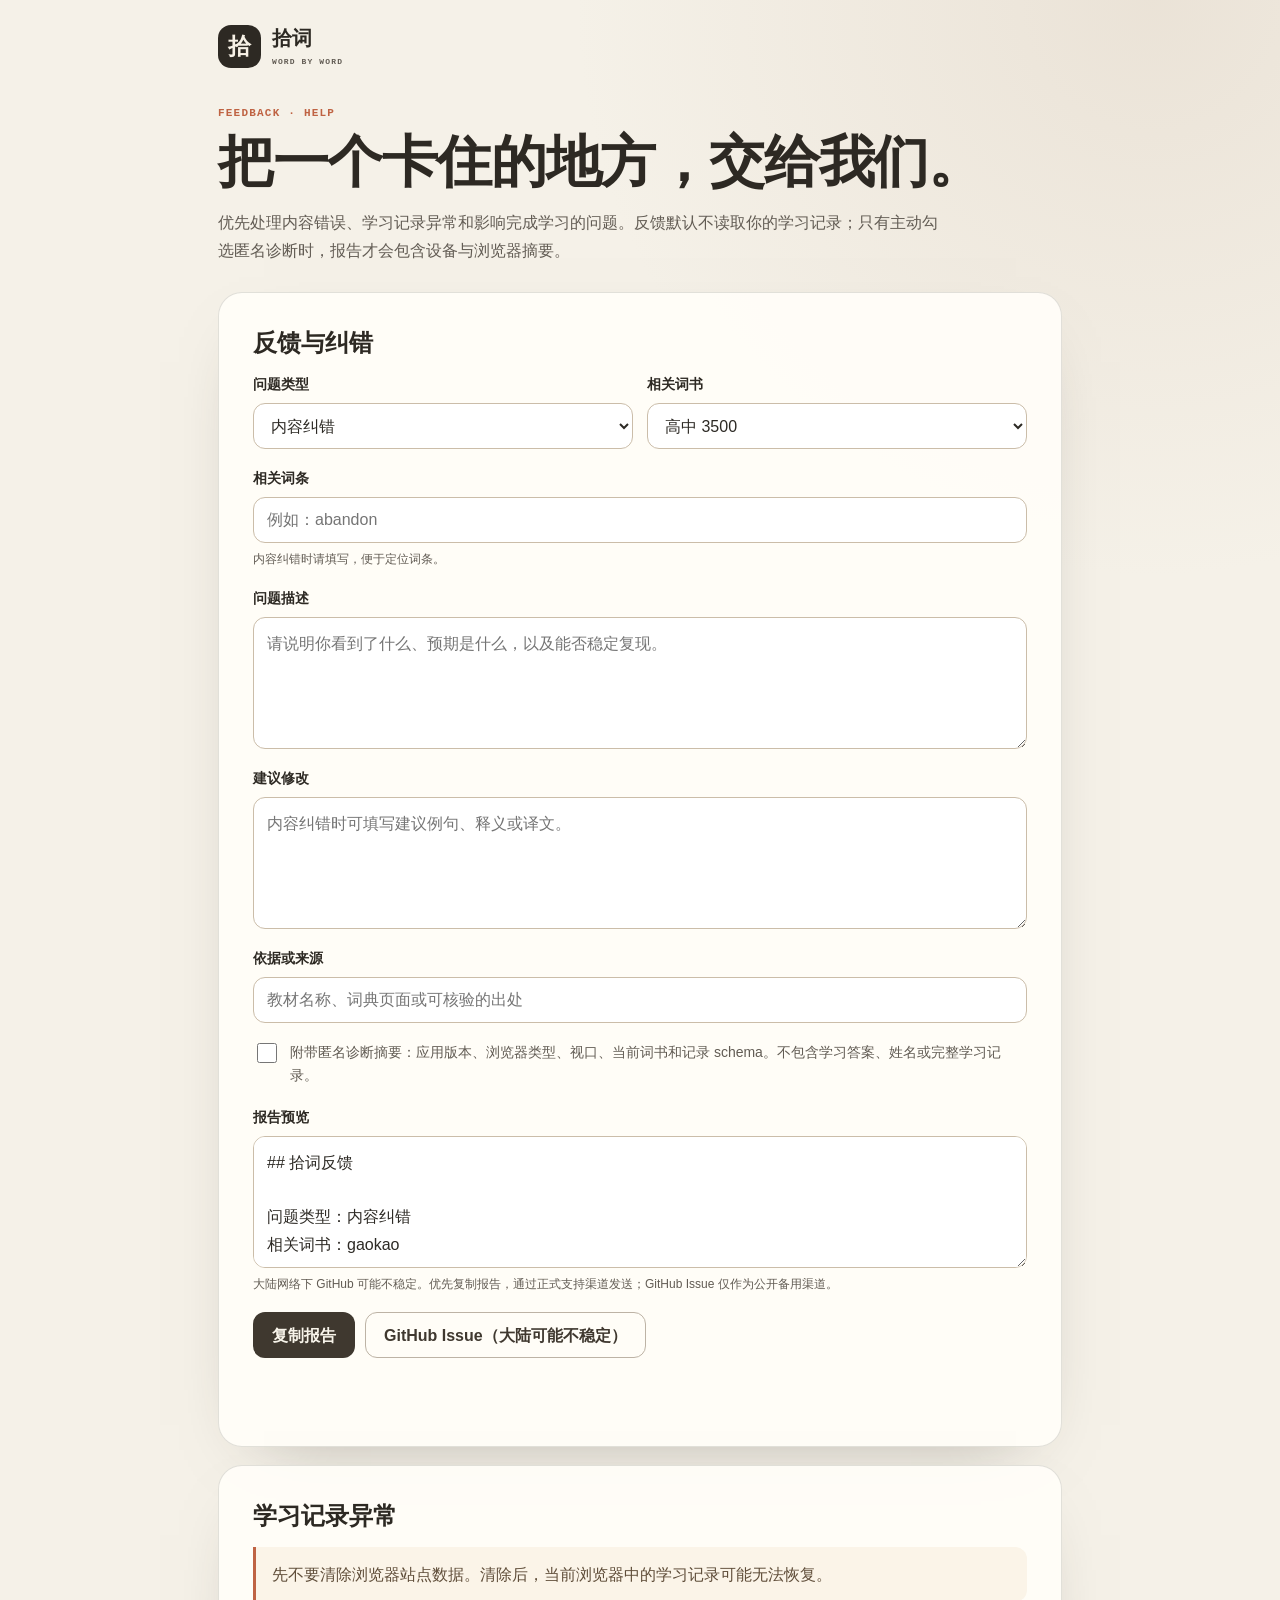
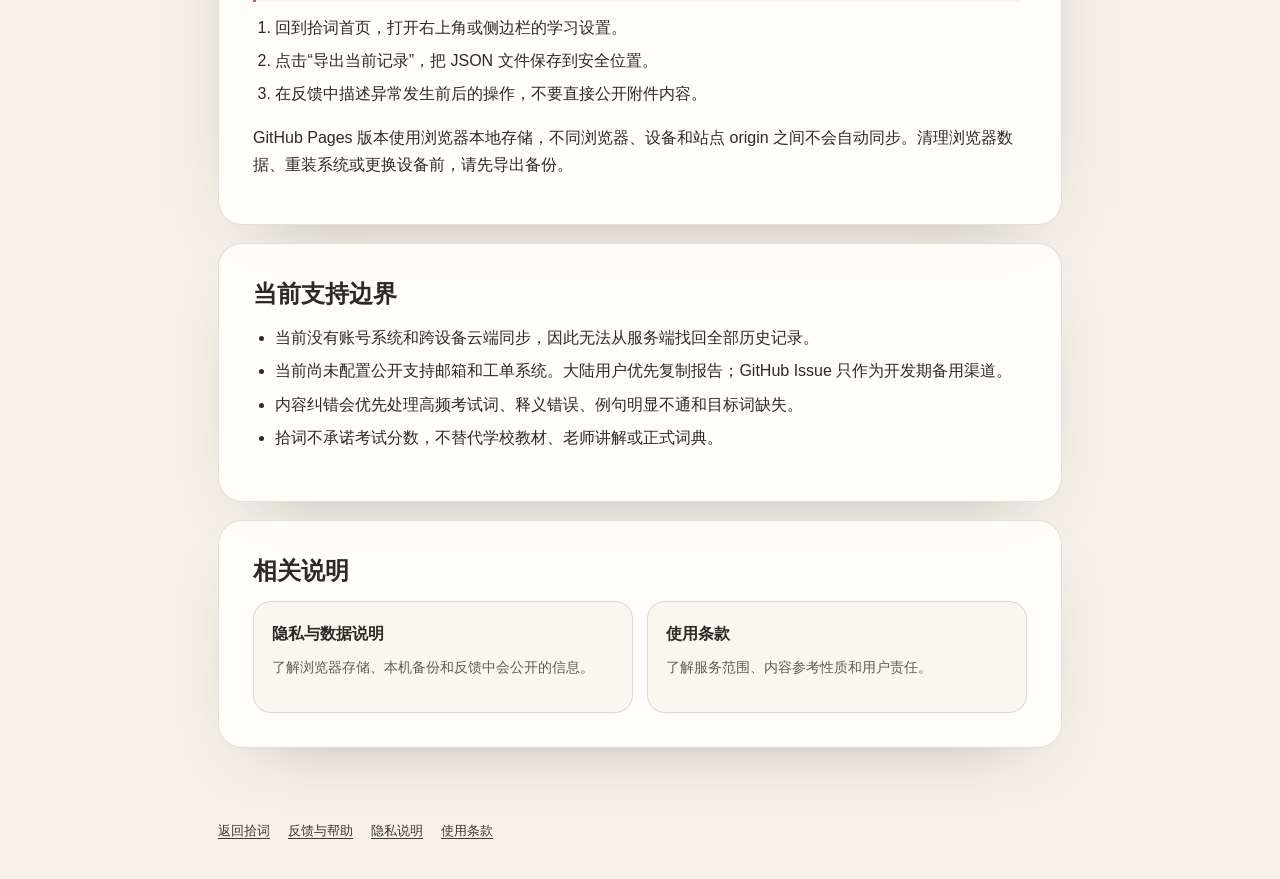
==== feedback.html @ 4c899eaf "feat: simplify v36 interface without green palette" ====
<!doctype html>
<html lang="zh-CN">
<head>
  <meta charset="utf-8">
  <meta name="viewport" content="width=device-width, initial-scale=1">
  <meta name="theme-color" content="#F5F1E8">
  <meta name="description" content="拾词反馈、内容纠错与备份帮助。">
  <title>反馈与帮助 · 拾词</title>
  <link rel="icon" href="assets/favicon.svg" type="image/svg+xml">
  <link rel="stylesheet" href="css/info-pages.css?v=36">
</head>
<body>
  <header class="info-header">
    <a class="info-brand" href="./#home">
      <span class="info-brand__mark">拾</span>
      <span><strong>拾词</strong><small>WORD BY WORD</small></span>
    </a>
  </header>

  <main class="info-main">
    <p class="info-eyebrow">FEEDBACK · HELP</p>
    <h1 class="info-title">把一个卡住的地方，交给我们。</h1>
    <p class="info-lede">优先处理内容错误、学习记录异常和影响完成学习的问题。反馈默认不读取你的学习记录；只有主动勾选匿名诊断时，报告才会包含设备与浏览器摘要。</p>

    <section class="info-card">
      <h2>反馈与纠错</h2>
      <form class="feedback-form" id="feedbackForm">
        <div class="field-grid">
          <div class="field">
            <label for="feedbackType">问题类型</label>
            <select id="feedbackType" name="issueType" required>
              <option value="内容纠错">内容纠错</option>
              <option value="学习记录异常">学习记录异常</option>
              <option value="功能使用问题">功能使用问题</option>
              <option value="产品建议">产品建议</option>
              <option value="购买与授权">购买与授权</option>
            </select>
          </div>
          <div class="field">
            <label for="feedbackBook">相关词书</label>
            <select id="feedbackBook" name="book">
              <option value="gaokao">高中 3500</option>
              <option value="curated">文言精讲 120</option>
              <option value="wenyan">高中文言重点字词 1200</option>
              <option value="ielts">雅思必背</option>
              <option value="cet4">四级核心</option>
              <option value="cet6">六级核心</option>
              <option value="other">其他 / 不适用</option>
            </select>
          </div>
        </div>

        <div class="field">
          <label for="feedbackWord">相关词条</label>
          <input id="feedbackWord" name="word" type="text" maxlength="80" placeholder="例如：abandon">
          <small>内容纠错时请填写，便于定位词条。</small>
        </div>

        <div class="field">
          <label for="feedbackDetails">问题描述</label>
          <textarea id="feedbackDetails" name="details" required maxlength="2000" placeholder="请说明你看到了什么、预期是什么，以及能否稳定复现。"></textarea>
        </div>

        <div class="field">
          <label for="feedbackCorrection">建议修改</label>
          <textarea id="feedbackCorrection" name="correction" maxlength="1200" placeholder="内容纠错时可填写建议例句、释义或译文。"></textarea>
        </div>

        <div class="field">
          <label for="feedbackSource">依据或来源</label>
          <input id="feedbackSource" name="source" type="text" maxlength="500" placeholder="教材名称、词典页面或可核验的出处">
        </div>

        <label class="check-row">
          <input id="includeDiagnostics" type="checkbox">
          <span>附带匿名诊断摘要：应用版本、浏览器类型、视口、当前词书和记录 schema。不包含学习答案、姓名或完整学习记录。</span>
        </label>

        <div class="field">
          <label for="reportPreview">报告预览</label>
          <textarea class="report-preview" id="reportPreview" readonly></textarea>
          <small>大陆网络下 GitHub 可能不稳定。优先复制报告，通过正式支持渠道发送；GitHub Issue 仅作为公开备用渠道。</small>
        </div>

        <div class="form-actions">
          <button class="info-button" id="copyReport" type="button">复制报告</button>
          <a class="info-button info-button--secondary" id="openIssue" href="https://github.com/weijialiang2023/shici/issues/new" target="_blank" rel="noopener">GitHub Issue（大陆可能不稳定）</a>
        </div>
        <p class="feedback-status" id="feedbackStatus" aria-live="polite"></p>
      </form>
    </section>

    <section class="info-card">
      <h2>学习记录异常</h2>
      <p class="info-note">先不要清除浏览器站点数据。清除后，当前浏览器中的学习记录可能无法恢复。</p>
      <ol>
        <li>回到拾词首页，打开右上角或侧边栏的学习设置。</li>
        <li>点击“导出当前记录”，把 JSON 文件保存到安全位置。</li>
        <li>在反馈中描述异常发生前后的操作，不要直接公开附件内容。</li>
      </ol>
      <p>GitHub Pages 版本使用浏览器本地存储，不同浏览器、设备和站点 origin 之间不会自动同步。清理浏览器数据、重装系统或更换设备前，请先导出备份。</p>
    </section>

    <section class="info-card">
      <h2>当前支持边界</h2>
      <ul>
        <li>当前没有账号系统和跨设备云端同步，因此无法从服务端找回全部历史记录。</li>
        <li>当前尚未配置公开支持邮箱和工单系统。大陆用户优先复制报告；GitHub Issue 只作为开发期备用渠道。</li>
        <li>内容纠错会优先处理高频考试词、释义错误、例句明显不通和目标词缺失。</li>
        <li>拾词不承诺考试分数，不替代学校教材、老师讲解或正式词典。</li>
      </ul>
    </section>

    <section class="info-card">
      <h2>相关说明</h2>
      <div class="info-grid">
        <a class="info-link-card" href="privacy.html">
          <strong>隐私与数据说明</strong>
          <span>了解浏览器存储、本机备份和反馈中会公开的信息。</span>
        </a>
        <a class="info-link-card" href="terms.html">
          <strong>使用条款</strong>
          <span>了解服务范围、内容参考性质和用户责任。</span>
        </a>
      </div>
    </section>
  </main>

  <footer class="info-footer">
    <nav aria-label="页脚">
      <a href="./#home">返回拾词</a>
      <a href="feedback.html">反馈与帮助</a>
      <a href="privacy.html">隐私说明</a>
      <a href="terms.html">使用条款</a>
    </nav>
  </footer>

  <script src="js/feedback.js?v=36"></script>
</body>
</html>
---- css/info-pages.css ----
:root {
  --ink: #2d2a25;
  --ink-soft: #625c54;
  --paper: #f5f1e8;
  --card: #fffdf8;
  --green-950: #2d2923;
  --green-800: #3f382f;
  --green-700: #5c5044;
  --sage: #eee6da;
  --line: rgba(48, 44, 38, 0.14);
  --orange: #bf6343;
  --shadow: 0 24px 70px -46px rgba(50, 45, 38, 0.5);
}

* { box-sizing: border-box; }
html { color-scheme: light; }
body {
  margin: 0;
  min-height: 100vh;
  color: var(--ink);
  background:
    radial-gradient(circle at 90% 0%, rgba(226, 215, 201, 0.55), transparent 36rem),
    var(--paper);
  font-family: -apple-system, BlinkMacSystemFont, "PingFang SC", "Hiragino Sans GB", sans-serif;
  line-height: 1.7;
}
a { color: var(--green-800); text-underline-offset: 3px; }
a:hover { text-decoration-thickness: 2px; }
:focus-visible { outline: 2px solid var(--green-800); outline-offset: 3px; }

.info-header {
  max-width: 920px;
  margin: 0 auto;
  padding: 24px clamp(18px, 4vw, 38px) 0;
}
.info-brand {
  display: inline-flex;
  min-height: 44px;
  align-items: center;
  gap: 11px;
  color: var(--green-950);
  text-decoration: none;
}
.info-brand__mark {
  display: grid;
  width: 43px;
  height: 43px;
  place-items: center;
  border-radius: 13px;
  color: #f7f1e6;
  background: var(--green-950);
  font: 600 23px/1 "Songti SC", serif;
}
.info-brand strong {
  font: 600 20px/1.1 "Songti SC", serif;
}
.info-brand small {
  display: block;
  margin-top: 4px;
  color: var(--ink-soft);
  font: 600 8px/1 var(--font-mono, monospace);
  letter-spacing: 0.14em;
}

.info-main {
  max-width: 920px;
  margin: 0 auto;
  padding: 38px clamp(18px, 4vw, 38px) 72px;
}
.info-eyebrow {
  margin: 0 0 8px;
  color: var(--orange);
  font: 600 11px/1.4 ui-monospace, SFMono-Regular, Menlo, monospace;
  letter-spacing: 0.11em;
  text-transform: uppercase;
}
.info-title {
  margin: 0;
  color: var(--green-950);
  font: 600 clamp(34px, 7vw, 56px)/1.18 "Songti SC", "STSong", serif;
  letter-spacing: -0.025em;
}
.info-lede {
  max-width: 720px;
  margin: 14px 0 28px;
  color: var(--ink-soft);
  font-size: 16px;
}

.info-card {
  padding: clamp(20px, 4vw, 34px);
  border: 1px solid var(--line);
  border-radius: 24px;
  background: rgba(255, 253, 248, 0.94);
  box-shadow: var(--shadow);
}
.info-card + .info-card { margin-top: 18px; }
.info-card h2 {
  margin: 0 0 14px;
  color: var(--green-950);
  font: 600 24px/1.35 "Songti SC", serif;
}
.info-card h3 {
  margin: 24px 0 8px;
  color: var(--green-950);
  font-size: 16px;
}
.info-card p { margin: 0 0 12px; }
.info-card ul, .info-card ol { margin: 8px 0 16px; padding-left: 1.4em; }
.info-card li + li { margin-top: 6px; }
.info-meta {
  display: flex;
  flex-wrap: wrap;
  gap: 8px 14px;
  margin: 14px 0 0;
  color: var(--ink-soft);
  font-size: 13px;
}
.info-badge {
  display: inline-flex;
  min-height: 28px;
  align-items: center;
  padding: 3px 10px;
  border-radius: 999px;
  color: var(--green-800);
  background: var(--sage);
  font-size: 12px;
  font-weight: 650;
}
.info-note {
  padding: 14px 16px;
  border-left: 3px solid var(--orange);
  border-radius: 0 12px 12px 0;
  background: #fbf4e8;
  color: #5f4d39;
}
.info-grid {
  display: grid;
  grid-template-columns: repeat(2, minmax(0, 1fr));
  gap: 14px;
}
.info-link-card {
  display: block;
  min-height: 112px;
  padding: 18px;
  border: 1px solid var(--line);
  border-radius: 18px;
  color: var(--ink);
  background: #faf7ef;
  text-decoration: none;
}
.info-link-card strong {
  display: block;
  margin-bottom: 5px;
  color: var(--green-950);
}
.info-link-card span { color: var(--ink-soft); font-size: 14px; }

.feedback-form {
  display: grid;
  gap: 18px;
}
.field-grid {
  display: grid;
  grid-template-columns: repeat(2, minmax(0, 1fr));
  gap: 14px;
}
.field { display: grid; gap: 6px; }
.field label, .field legend {
  color: var(--green-950);
  font-size: 14px;
  font-weight: 650;
}
.field small { color: var(--ink-soft); font-size: 12px; }
.field input, .field select, .field textarea {
  width: 100%;
  border: 1px solid #cbbda9;
  border-radius: 12px;
  color: var(--ink);
  background: #fff;
  font: inherit;
}
.field input, .field select { min-height: 46px; padding: 0 13px; }
.field textarea { min-height: 132px; padding: 12px 13px; resize: vertical; }
.check-row {
  display: flex;
  align-items: flex-start;
  gap: 10px;
  color: var(--ink-soft);
  font-size: 14px;
}
.check-row input { width: 20px; height: 20px; margin-top: 2px; flex: 0 0 auto; }
.form-actions { display: flex; flex-wrap: wrap; align-items: center; gap: 10px; }
.info-button {
  display: inline-flex;
  min-height: 46px;
  align-items: center;
  justify-content: center;
  padding: 0 18px;
  border: 1px solid transparent;
  border-radius: 12px;
  color: #f8f4ea;
  background: var(--green-800);
  font: inherit;
  font-weight: 650;
  text-decoration: none;
  cursor: pointer;
}
.info-button--secondary {
  border-color: #bdb3a5;
  color: var(--green-800);
  background: transparent;
}
.info-button:disabled { opacity: 0.5; cursor: not-allowed; }
.report-preview {
  min-height: 180px;
  white-space: pre-wrap;
  font: 13px/1.65 ui-monospace, SFMono-Regular, Menlo, monospace;
}
.feedback-status {
  min-height: 24px;
  color: var(--green-700);
  font-size: 13px;
}
.info-footer {
  max-width: 920px;
  margin: 0 auto;
  padding: 0 clamp(18px, 4vw, 38px) 36px;
  color: var(--ink-soft);
  font-size: 13px;
}
.info-footer nav { display: flex; flex-wrap: wrap; gap: 10px 18px; }

@media (max-width: 640px) {
  .info-grid, .field-grid { grid-template-columns: 1fr; }
  .info-main { padding-top: 26px; }
  .info-lede { font-size: 15px; }
}

@media (prefers-reduced-motion: reduce) {
  *, *::before, *::after { scroll-behavior: auto !important; }
}
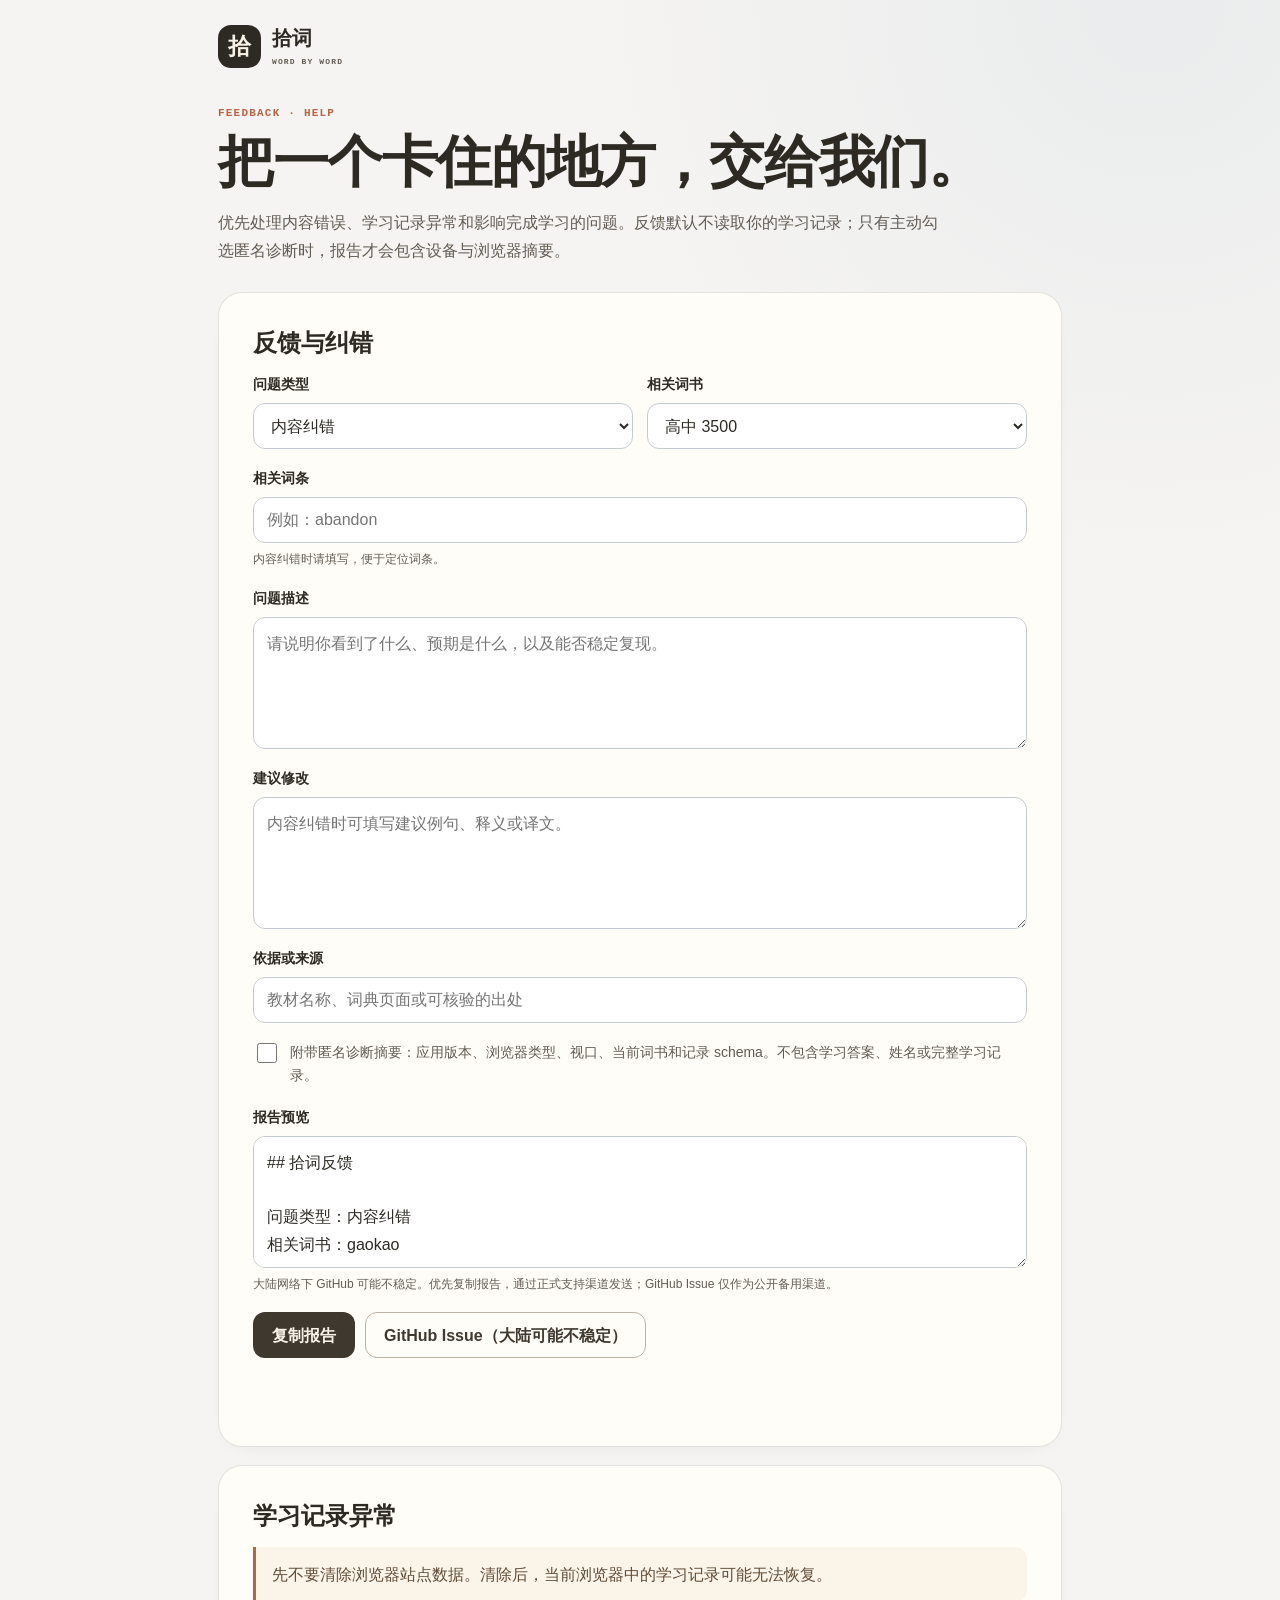
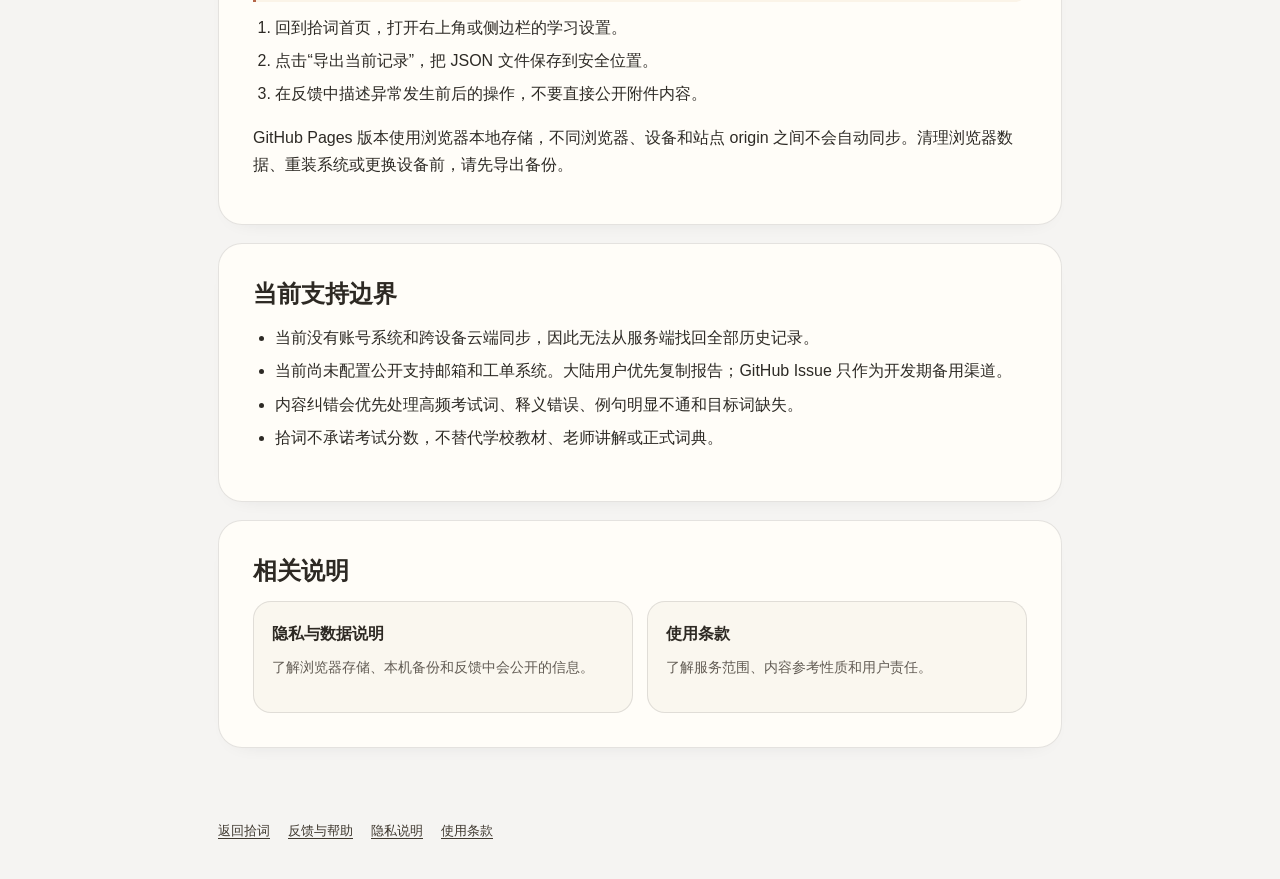
==== commit b0f76225: "fix: align v38 theme surfaces" ====
--- a/feedback.html
+++ b/feedback.html
@@ -3,11 +3,11 @@
 <head>
   <meta charset="utf-8">
   <meta name="viewport" content="width=device-width, initial-scale=1">
-  <meta name="theme-color" content="#F5F1E8">
+  <meta name="theme-color" content="#F5F4F2">
   <meta name="description" content="拾词反馈、内容纠错与备份帮助。">
   <title>反馈与帮助 · 拾词</title>
   <link rel="icon" href="assets/favicon.svg" type="image/svg+xml">
-  <link rel="stylesheet" href="css/info-pages.css?v=36">
+  <link rel="stylesheet" href="css/info-pages.css?v=38">
 </head>
 <body>
   <header class="info-header">
@@ -135,6 +135,6 @@
     </nav>
   </footer>
 
-  <script src="js/feedback.js?v=36"></script>
+  <script src="js/feedback.js?v=38"></script>
 </body>
 </html>
--- a/css/info-pages.css
+++ b/css/info-pages.css
@@ -1,15 +1,15 @@
 :root {
   --ink: #2d2a25;
   --ink-soft: #625c54;
-  --paper: #f5f1e8;
+  --paper: #f5f4f2;
   --card: #fffdf8;
   --green-950: #2d2923;
   --green-800: #3f382f;
   --green-700: #5c5044;
-  --sage: #eee6da;
-  --line: rgba(48, 44, 38, 0.14);
-  --orange: #bf6343;
-  --shadow: 0 24px 70px -46px rgba(50, 45, 38, 0.5);
+  --sage: #e9edf0;
+  --line: rgba(32, 38, 45, 0.12);
+  --orange: #b56649;
+  --shadow: 0 8px 24px -22px rgba(32, 38, 45, 0.3);
 }
 
 * { box-sizing: border-box; }
@@ -19,7 +19,7 @@
   min-height: 100vh;
   color: var(--ink);
   background:
-    radial-gradient(circle at 90% 0%, rgba(226, 215, 201, 0.55), transparent 36rem),
+    radial-gradient(circle at 90% 0%, rgba(225, 229, 232, 0.55), transparent 36rem),
     var(--paper);
   font-family: -apple-system, BlinkMacSystemFont, "PingFang SC", "Hiragino Sans GB", sans-serif;
   line-height: 1.7;
@@ -174,7 +174,7 @@
 .field small { color: var(--ink-soft); font-size: 12px; }
 .field input, .field select, .field textarea {
   width: 100%;
-  border: 1px solid #cbbda9;
+  border: 1px solid #c4cbd0;
   border-radius: 12px;
   color: var(--ink);
   background: #fff;
